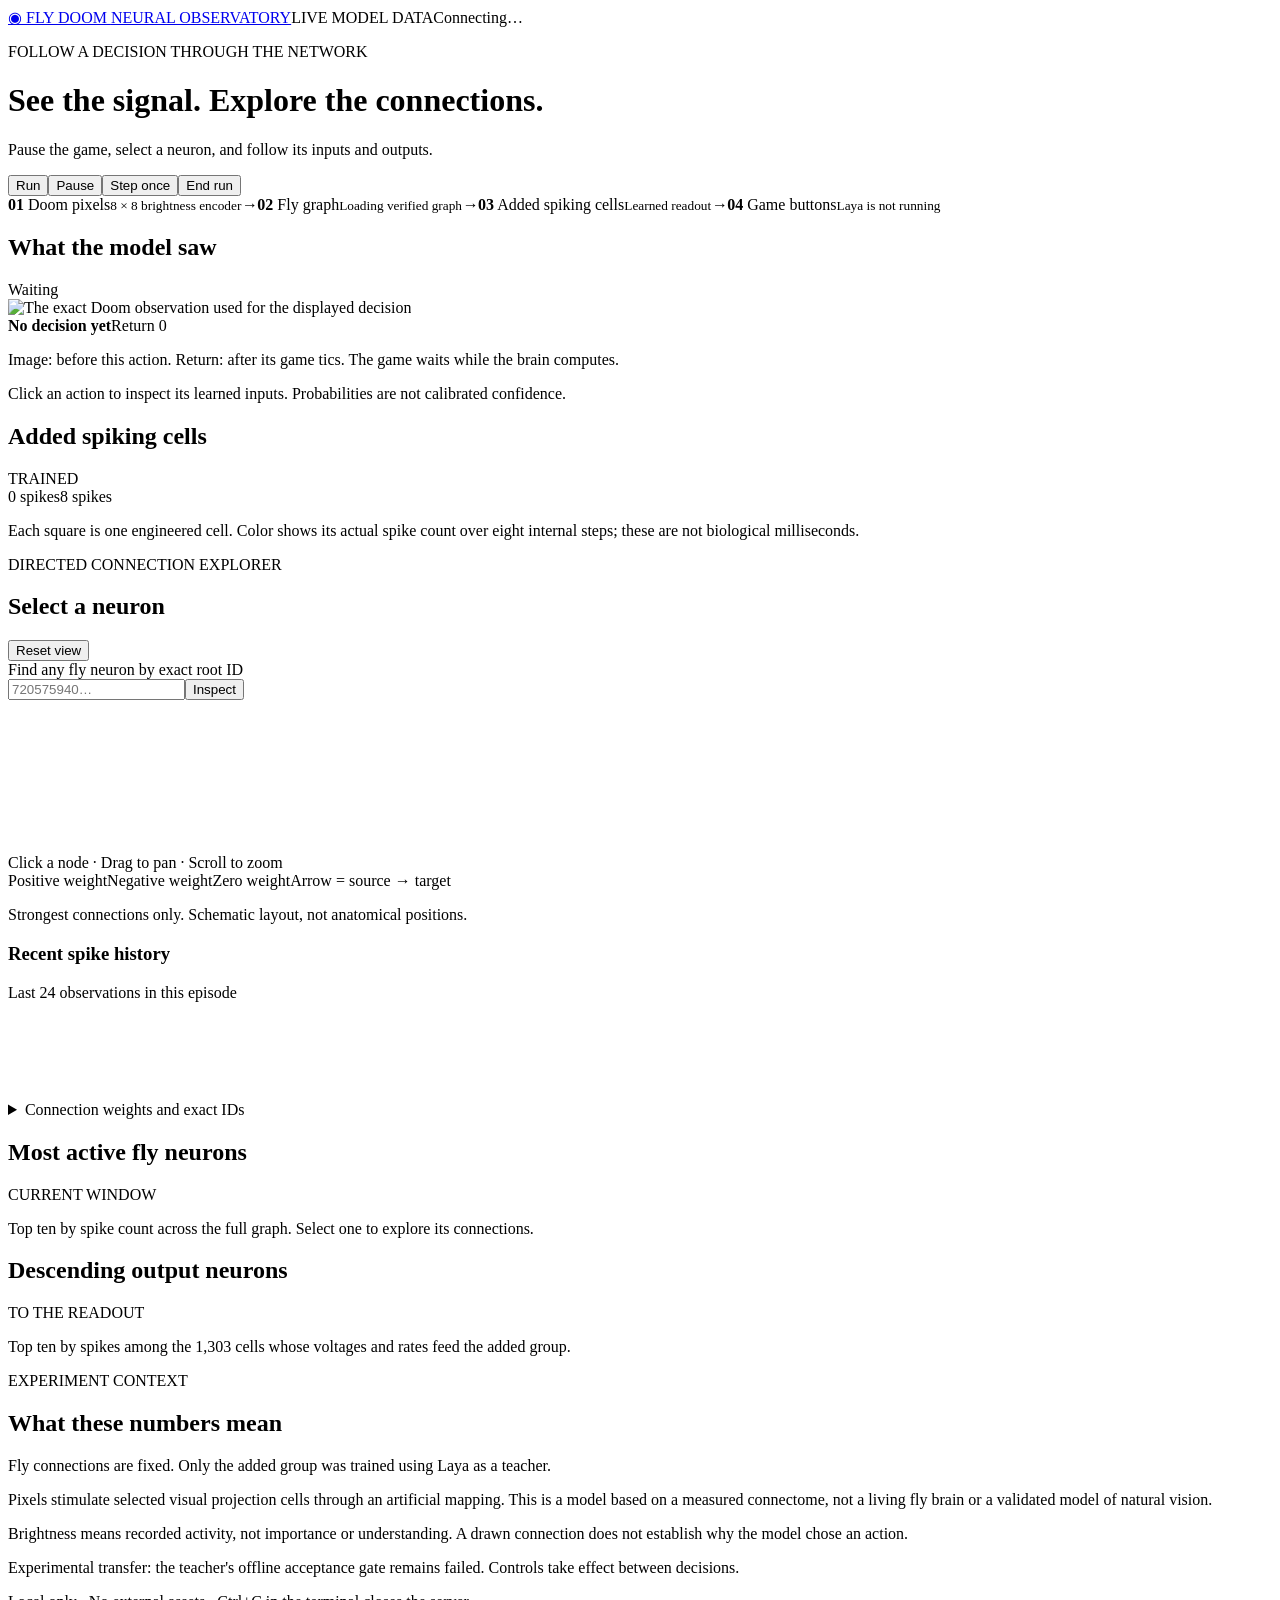
==== flydoom/web/live/index.html @ a70f681f "Add action-memory, corrections, and live observer Introduce action-memory inputs and a correction wo" ====
<!doctype html>
<html lang="en">
<head>
  <meta charset="utf-8">
  <meta name="viewport" content="width=device-width, initial-scale=1">
  <title>Fly Doom · Live Neural Observatory</title>
  <link rel="icon" href="data:image/svg+xml,%3Csvg xmlns='http://www.w3.org/2000/svg' viewBox='0 0 32 32'%3E%3Ccircle cx='16' cy='16' r='12' fill='%2374e2c0'/%3E%3C/svg%3E">
  <link rel="stylesheet" href="/style.css">
  <script src="/app.js" defer></script>
</head>
<body>
  <header><a class="brand" href="/">◉ FLY DOOM <span>NEURAL OBSERVATORY</span></a><span class="badge">LIVE MODEL DATA</span><span id="status" role="status">Connecting…</span></header>
  <main>
    <div class="intro"><div><p class="eyebrow">FOLLOW A DECISION THROUGH THE NETWORK</p><h1>See the signal. Explore the connections.</h1><p>Pause the game, select a neuron, and follow its inputs and outputs.</p></div><div class="controls"><button id="run" class="primary">Run</button><button id="pause">Pause</button><button id="step">Step once</button><button id="stop" class="danger">End run</button></div></div>
    <p id="error" role="alert" hidden></p>
    <div class="flow" aria-label="Current inference pathway"><span><b>01</b> Doom pixels<small>8 × 8 brightness encoder</small></span><i>→</i><span><b>02</b> Fly graph<small id="graphSize">Loading verified graph</small></span><i>→</i><span><b>03</b> Added spiking cells<small id="readoutSize">Learned readout</small></span><i>→</i><span><b>04</b> Game buttons<small>Laya is not running</small></span></div>
    <div class="workspace">
      <div class="left-column">
        <section class="panel"><div class="panel-title"><h2>What the model saw</h2><span id="episode" class="tag">Waiting</span></div><img id="doom" width="320" height="240" alt="The exact Doom observation used for the displayed decision"><div class="game-footer"><strong id="chosen">No decision yet</strong><span id="reward">Return 0</span></div><p class="hint">Image: before this action. Return: after its game tics. The game waits while the brain computes.</p><div id="actions" class="action-list" aria-label="Action probabilities"></div><p class="hint">Click an action to inspect its learned inputs. Probabilities are not calibrated confidence.</p></section>
        <section class="panel"><div class="panel-title"><h2>Added spiking cells</h2><span class="tag purple">TRAINED</span></div><div id="cells" class="cells" aria-label="Select an engineered spiking cell"></div><div class="legend"><span><i class="swatch silent"></i>0 spikes</span><span><i class="swatch engineered"></i>8 spikes</span></div><p class="hint">Each square is one engineered cell. Color shows its actual spike count over eight internal steps; these are not biological milliseconds.</p></section>
        <section id="memoryPanel" class="panel" hidden><h2>Action memory inputs</h2><div id="memoryInputs" class="neuron-list"></div><p class="hint">Past applied buttons and elapsed decisions, supplied to the same added cells. Time inputs are divided by 75. This engineering memory resets every episode; it is not a biological neuron group. Click an input to inspect its learned connections.</p></section>
      </div>
      <section class="panel explorer"><div class="panel-title"><div><p class="eyebrow">DIRECTED CONNECTION EXPLORER</p><h2 id="neuronTitle">Select a neuron</h2></div><button id="resetView">Reset view</button></div><form id="search"><label for="rootId">Find any fly neuron by exact root ID</label><div><input id="rootId" type="text" inputmode="numeric" placeholder="720575940…" autocomplete="off"><button type="submit">Inspect</button></div></form><div class="graph-wrap"><canvas id="graph" aria-label="Interactive directed connection diagram. Click a node to inspect it; drag to pan and scroll to zoom."></canvas><div class="graph-help">Click a node · Drag to pan · Scroll to zoom</div></div><div class="legend"><span><i class="swatch positive"></i>Positive weight</span><span><i class="swatch negative"></i>Negative weight</span><span><i class="swatch silent"></i>Zero weight</span><span>Arrow = source → target</span></div><p id="connectionNote" class="hint">Strongest connections only. Schematic layout, not anatomical positions.</p><div id="details" class="details"></div><p id="explanation" class="hint"></p><div class="history-heading"><h3>Recent spike history</h3><span id="historyLabel" class="hint">Last 24 observations in this episode</span></div><canvas id="history" height="95" aria-label="Recent spike counts for the selected neuron"></canvas><details><summary>Connection weights and exact IDs <span id="edgeCount"></span></summary><p class="hint">Fly weights use the calibrated simulation scale. Learned weights act on normalized inputs and have different units. Click an endpoint to follow it.</p><div class="table-scroll"><table><thead><tr><th>Source</th><th>Target</th><th>Weight</th><th>Signal / unit</th></tr></thead><tbody id="edges"></tbody></table></div></details></section>
    </div>
    <div class="bottom-grid"><section class="panel"><div class="panel-title"><h2>Most active fly neurons</h2><span class="tag">CURRENT WINDOW</span></div><p class="hint">Top ten by spike count across the full graph. Select one to explore its connections.</p><div id="active" class="neuron-list"></div></section><section class="panel"><div class="panel-title"><h2>Descending output neurons</h2><span class="tag">TO THE READOUT</span></div><p class="hint">Top ten by spikes among the 1,303 cells whose voltages and rates feed the added group.</p><div id="descending" class="neuron-list"></div></section><section class="panel"><p class="eyebrow">EXPERIMENT CONTEXT</p><h2>What these numbers mean</h2><dl id="metrics"></dl><p>Fly connections are fixed. Only the added group was trained using Laya as a teacher.</p><p>Pixels stimulate selected visual projection cells through an artificial mapping. This is a model based on a measured connectome, not a living fly brain or a validated model of natural vision.</p><p>Brightness means recorded activity, not importance or understanding. A drawn connection does not establish why the model chose an action.</p><p class="hint">Experimental transfer: the teacher's offline acceptance gate remains failed. Controls take effect between decisions.</p><div id="results"></div></section></div>
    <footer><span id="outputPath"></span><span>Local only · No external assets · Ctrl+C in the terminal closes the server</span></footer>
  </main>
</body>
</html>
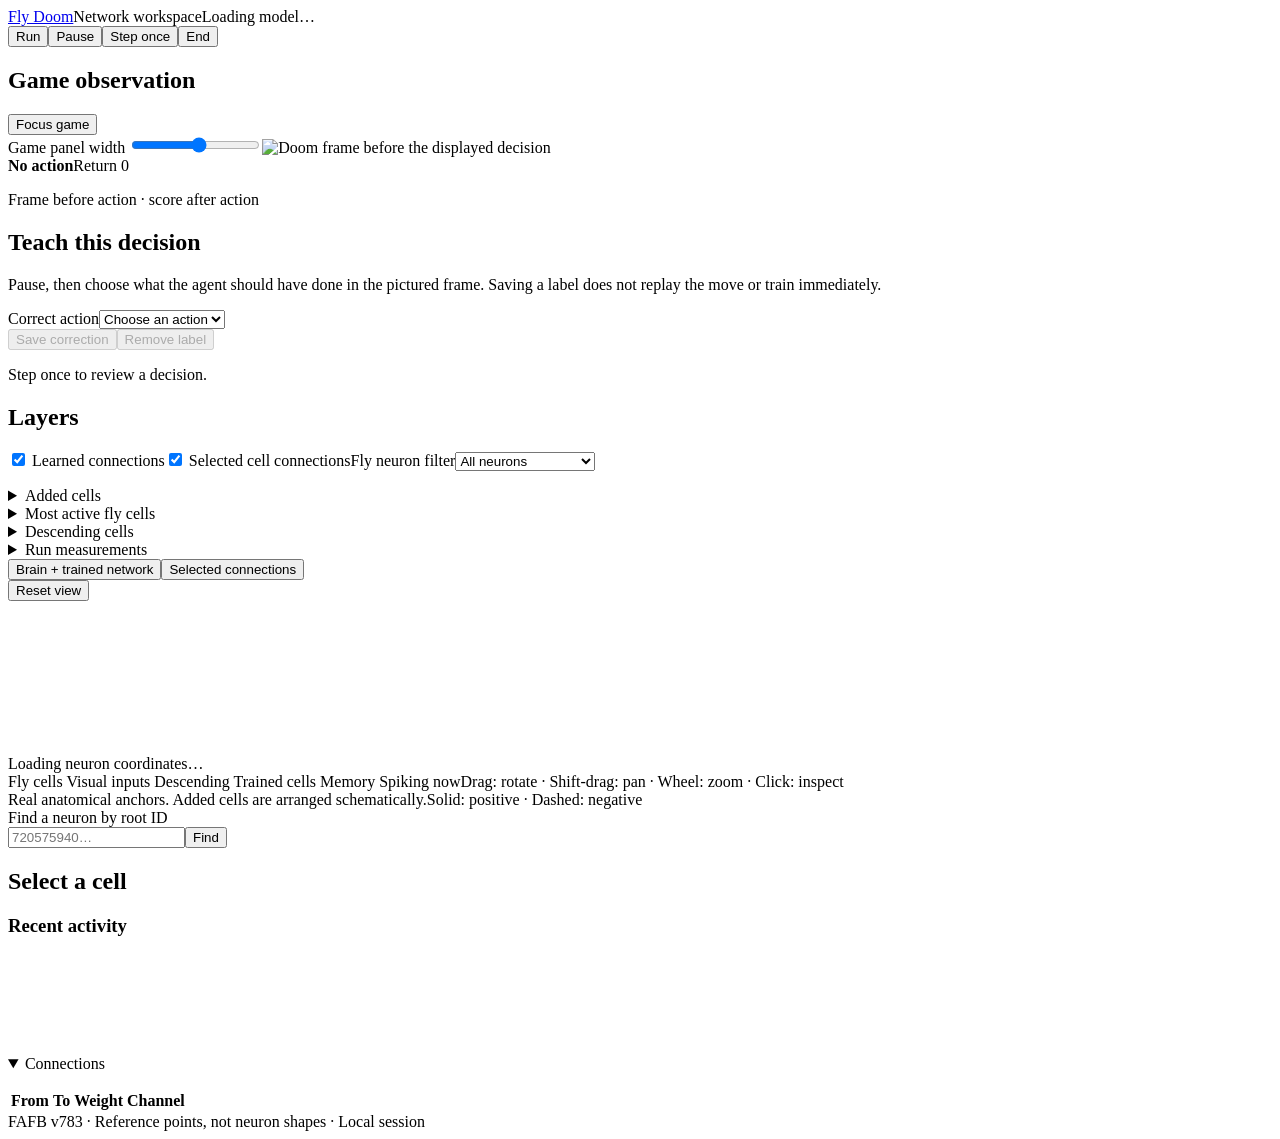
==== commit b6227d43: "Add live map and human feedback workflow This change adds an integrated brain map and inspection vie" ====
--- a/flydoom/web/live/index.html
+++ b/flydoom/web/live/index.html
@@ -1,29 +1,25 @@
 <!doctype html>
-<html lang="en">
-<head>
-  <meta charset="utf-8">
-  <meta name="viewport" content="width=device-width, initial-scale=1">
-  <title>Fly Doom · Live Neural Observatory</title>
-  <link rel="icon" href="data:image/svg+xml,%3Csvg xmlns='http://www.w3.org/2000/svg' viewBox='0 0 32 32'%3E%3Ccircle cx='16' cy='16' r='12' fill='%2374e2c0'/%3E%3C/svg%3E">
-  <link rel="stylesheet" href="/style.css">
-  <script src="/app.js" defer></script>
-</head>
-<body>
-  <header><a class="brand" href="/">◉ FLY DOOM <span>NEURAL OBSERVATORY</span></a><span class="badge">LIVE MODEL DATA</span><span id="status" role="status">Connecting…</span></header>
-  <main>
-    <div class="intro"><div><p class="eyebrow">FOLLOW A DECISION THROUGH THE NETWORK</p><h1>See the signal. Explore the connections.</h1><p>Pause the game, select a neuron, and follow its inputs and outputs.</p></div><div class="controls"><button id="run" class="primary">Run</button><button id="pause">Pause</button><button id="step">Step once</button><button id="stop" class="danger">End run</button></div></div>
-    <p id="error" role="alert" hidden></p>
-    <div class="flow" aria-label="Current inference pathway"><span><b>01</b> Doom pixels<small>8 × 8 brightness encoder</small></span><i>→</i><span><b>02</b> Fly graph<small id="graphSize">Loading verified graph</small></span><i>→</i><span><b>03</b> Added spiking cells<small id="readoutSize">Learned readout</small></span><i>→</i><span><b>04</b> Game buttons<small>Laya is not running</small></span></div>
-    <div class="workspace">
-      <div class="left-column">
-        <section class="panel"><div class="panel-title"><h2>What the model saw</h2><span id="episode" class="tag">Waiting</span></div><img id="doom" width="320" height="240" alt="The exact Doom observation used for the displayed decision"><div class="game-footer"><strong id="chosen">No decision yet</strong><span id="reward">Return 0</span></div><p class="hint">Image: before this action. Return: after its game tics. The game waits while the brain computes.</p><div id="actions" class="action-list" aria-label="Action probabilities"></div><p class="hint">Click an action to inspect its learned inputs. Probabilities are not calibrated confidence.</p></section>
-        <section class="panel"><div class="panel-title"><h2>Added spiking cells</h2><span class="tag purple">TRAINED</span></div><div id="cells" class="cells" aria-label="Select an engineered spiking cell"></div><div class="legend"><span><i class="swatch silent"></i>0 spikes</span><span><i class="swatch engineered"></i>8 spikes</span></div><p class="hint">Each square is one engineered cell. Color shows its actual spike count over eight internal steps; these are not biological milliseconds.</p></section>
-        <section id="memoryPanel" class="panel" hidden><h2>Action memory inputs</h2><div id="memoryInputs" class="neuron-list"></div><p class="hint">Past applied buttons and elapsed decisions, supplied to the same added cells. Time inputs are divided by 75. This engineering memory resets every episode; it is not a biological neuron group. Click an input to inspect its learned connections.</p></section>
-      </div>
-      <section class="panel explorer"><div class="panel-title"><div><p class="eyebrow">DIRECTED CONNECTION EXPLORER</p><h2 id="neuronTitle">Select a neuron</h2></div><button id="resetView">Reset view</button></div><form id="search"><label for="rootId">Find any fly neuron by exact root ID</label><div><input id="rootId" type="text" inputmode="numeric" placeholder="720575940…" autocomplete="off"><button type="submit">Inspect</button></div></form><div class="graph-wrap"><canvas id="graph" aria-label="Interactive directed connection diagram. Click a node to inspect it; drag to pan and scroll to zoom."></canvas><div class="graph-help">Click a node · Drag to pan · Scroll to zoom</div></div><div class="legend"><span><i class="swatch positive"></i>Positive weight</span><span><i class="swatch negative"></i>Negative weight</span><span><i class="swatch silent"></i>Zero weight</span><span>Arrow = source → target</span></div><p id="connectionNote" class="hint">Strongest connections only. Schematic layout, not anatomical positions.</p><div id="details" class="details"></div><p id="explanation" class="hint"></p><div class="history-heading"><h3>Recent spike history</h3><span id="historyLabel" class="hint">Last 24 observations in this episode</span></div><canvas id="history" height="95" aria-label="Recent spike counts for the selected neuron"></canvas><details><summary>Connection weights and exact IDs <span id="edgeCount"></span></summary><p class="hint">Fly weights use the calibrated simulation scale. Learned weights act on normalized inputs and have different units. Click an endpoint to follow it.</p><div class="table-scroll"><table><thead><tr><th>Source</th><th>Target</th><th>Weight</th><th>Signal / unit</th></tr></thead><tbody id="edges"></tbody></table></div></details></section>
-    </div>
-    <div class="bottom-grid"><section class="panel"><div class="panel-title"><h2>Most active fly neurons</h2><span class="tag">CURRENT WINDOW</span></div><p class="hint">Top ten by spike count across the full graph. Select one to explore its connections.</p><div id="active" class="neuron-list"></div></section><section class="panel"><div class="panel-title"><h2>Descending output neurons</h2><span class="tag">TO THE READOUT</span></div><p class="hint">Top ten by spikes among the 1,303 cells whose voltages and rates feed the added group.</p><div id="descending" class="neuron-list"></div></section><section class="panel"><p class="eyebrow">EXPERIMENT CONTEXT</p><h2>What these numbers mean</h2><dl id="metrics"></dl><p>Fly connections are fixed. Only the added group was trained using Laya as a teacher.</p><p>Pixels stimulate selected visual projection cells through an artificial mapping. This is a model based on a measured connectome, not a living fly brain or a validated model of natural vision.</p><p>Brightness means recorded activity, not importance or understanding. A drawn connection does not establish why the model chose an action.</p><p class="hint">Experimental transfer: the teacher's offline acceptance gate remains failed. Controls take effect between decisions.</p><div id="results"></div></section></div>
-    <footer><span id="outputPath"></span><span>Local only · No external assets · Ctrl+C in the terminal closes the server</span></footer>
-  </main>
-</body>
-</html>
+<html lang="en"><head>
+<meta charset="utf-8"><meta name="viewport" content="width=device-width,initial-scale=1">
+<title>Fly Doom — Network workspace</title><link rel="icon" href="data:,">
+<link rel="stylesheet" href="/style.css"><script src="/map.js" defer></script><script src="/app.js" defer></script>
+</head><body>
+<header><a href="/" class="brand">Fly Doom</a><span class="document-title">Network workspace</span><span id="status" role="status">Loading model…</span><div class="controls"><button id="run">Run</button><button id="pause">Pause</button><button id="step">Step once</button><button id="stop">End</button></div></header>
+<p id="error" role="alert" hidden></p>
+<main class="workbench">
+<aside class="source-pane"><section class="game-section"><div class="game-heading"><h2>Game observation <span id="episode"></span></h2><button id="focusGame" aria-pressed="false">Focus game</button></div><label class="game-size" for="gameWidth">Game panel width <input id="gameWidth" type="range" min="300" max="640" step="10" value="480"></label><img id="doom" width="320" height="240" alt="Doom frame before the displayed decision"><div class="game-footer"><strong id="chosen">No action</strong><span id="reward">Return 0</span></div><div id="actions" class="action-list"></div><p class="hint">Frame before action · score after action</p></section>
+<section class="feedback-section"><h2>Teach this decision</h2><p class="hint">Pause, then choose what the agent should have done in the pictured frame. Saving a label does not replay the move or train immediately.</p><label for="feedbackAction">Correct action</label><select id="feedbackAction"><option value="">Choose an action</option value="WAIT">Wait</option><option value="MOVE_LEFT">Move left</option><option value="MOVE_RIGHT">Move right</option><option value="ATTACK">Attack</option></select><div class="feedback-buttons"><button id="saveFeedback" disabled>Save correction</button><button id="clearFeedback" disabled>Remove label</button></div><p id="feedbackStatus" role="status">Step once to review a decision.</p></section>
+<section><h2>Layers</h2><label class="layer"><input id="showLinks" type="checkbox" checked> Learned connections</label><label class="layer"><input id="showSelected" type="checkbox" checked> Selected cell connections</label><label for="mapFilter">Fly neuron filter</label><select id="mapFilter"><option value="0">All neurons</option><option value="1">Spiking neurons</option><option value="2">Visual inputs</option><option value="3">Descending outputs</option></select><p id="graphSize" class="hint"></p><p id="readoutSize" class="hint"></p></section>
+<details><summary>Added cells</summary><div id="cells" class="cells"></div><p class="hint">Eight internal steps per decision.</p></details>
+<details id="memoryPanel" hidden><summary>Action memory inputs</summary><div id="memoryInputs" class="neuron-list"></div></details>
+<details><summary>Most active fly cells</summary><div id="active" class="neuron-list"></div></details>
+<details><summary>Descending cells</summary><div id="descending" class="neuron-list"></div></details>
+<details><summary>Run measurements</summary><dl id="metrics"></dl><div id="results"></div><p class="hint">Simulated activity. Fly connections are fixed. Laya taught the added cells; it does not run during play.</p></details></aside>
+<section class="map-pane"><div class="map-toolbar"><div class="view-tabs"><button id="atlasView" aria-pressed="true">Brain + trained network</button><button id="localView" aria-pressed="false">Selected connections</button></div><button id="resetView">Reset view</button></div>
+<div id="atlasWrap" class="atlas-wrap"><canvas id="atlas" aria-label="Rotatable map of all fly neuron anchors"></canvas><canvas id="mapOverlay" aria-label="Select neurons and inspect learned connections"></canvas><div id="mapLoading">Loading neuron coordinates…</div></div>
+<div id="localWrap" class="graph-wrap" hidden><canvas id="graph" aria-label="Directed neighborhood of the selected neuron"></canvas></div>
+<div class="map-caption"><span><i class="dot fly"></i>Fly cells <i class="dot input"></i>Visual inputs <i class="dot descending"></i>Descending <i class="dot student"></i>Trained cells <i class="dot memory"></i>Memory <i class="dot spiking"></i>Spiking now</span><span>Drag: rotate · Shift-drag: pan · Wheel: zoom · Click: inspect</span></div>
+<div class="map-footnote"><span id="mapNote">Real anatomical anchors. Added cells are arranged schematically.</span><span>Solid: positive · Dashed: negative</span></div></section>
+<aside class="inspector" aria-label="DIRECTED CONNECTION EXPLORER"><form id="search"><label for="rootId">Find a neuron by root ID</label><div><input id="rootId" placeholder="720575940…" autocomplete="off"><button type="submit">Find</button></div></form><h2 id="neuronTitle">Select a cell</h2><div id="details" class="details"></div><p id="explanation" class="hint"></p><h3>Recent activity</h3><span id="historyLabel" class="hint"></span><canvas id="history" height="95"></canvas><details open><summary>Connections <span id="edgeCount"></span></summary><p id="connectionNote" class="hint"></p><div class="table-scroll"><table><thead><tr><th>From</th><th>To</th><th>Weight</th><th>Channel</th></tr></thead><tbody id="edges"></tbody></table></div></details></aside>
+</main><footer><span id="outputPath"></span><span>FAFB v783 · Reference points, not neuron shapes · Local session</span></footer>
+</body></html>
